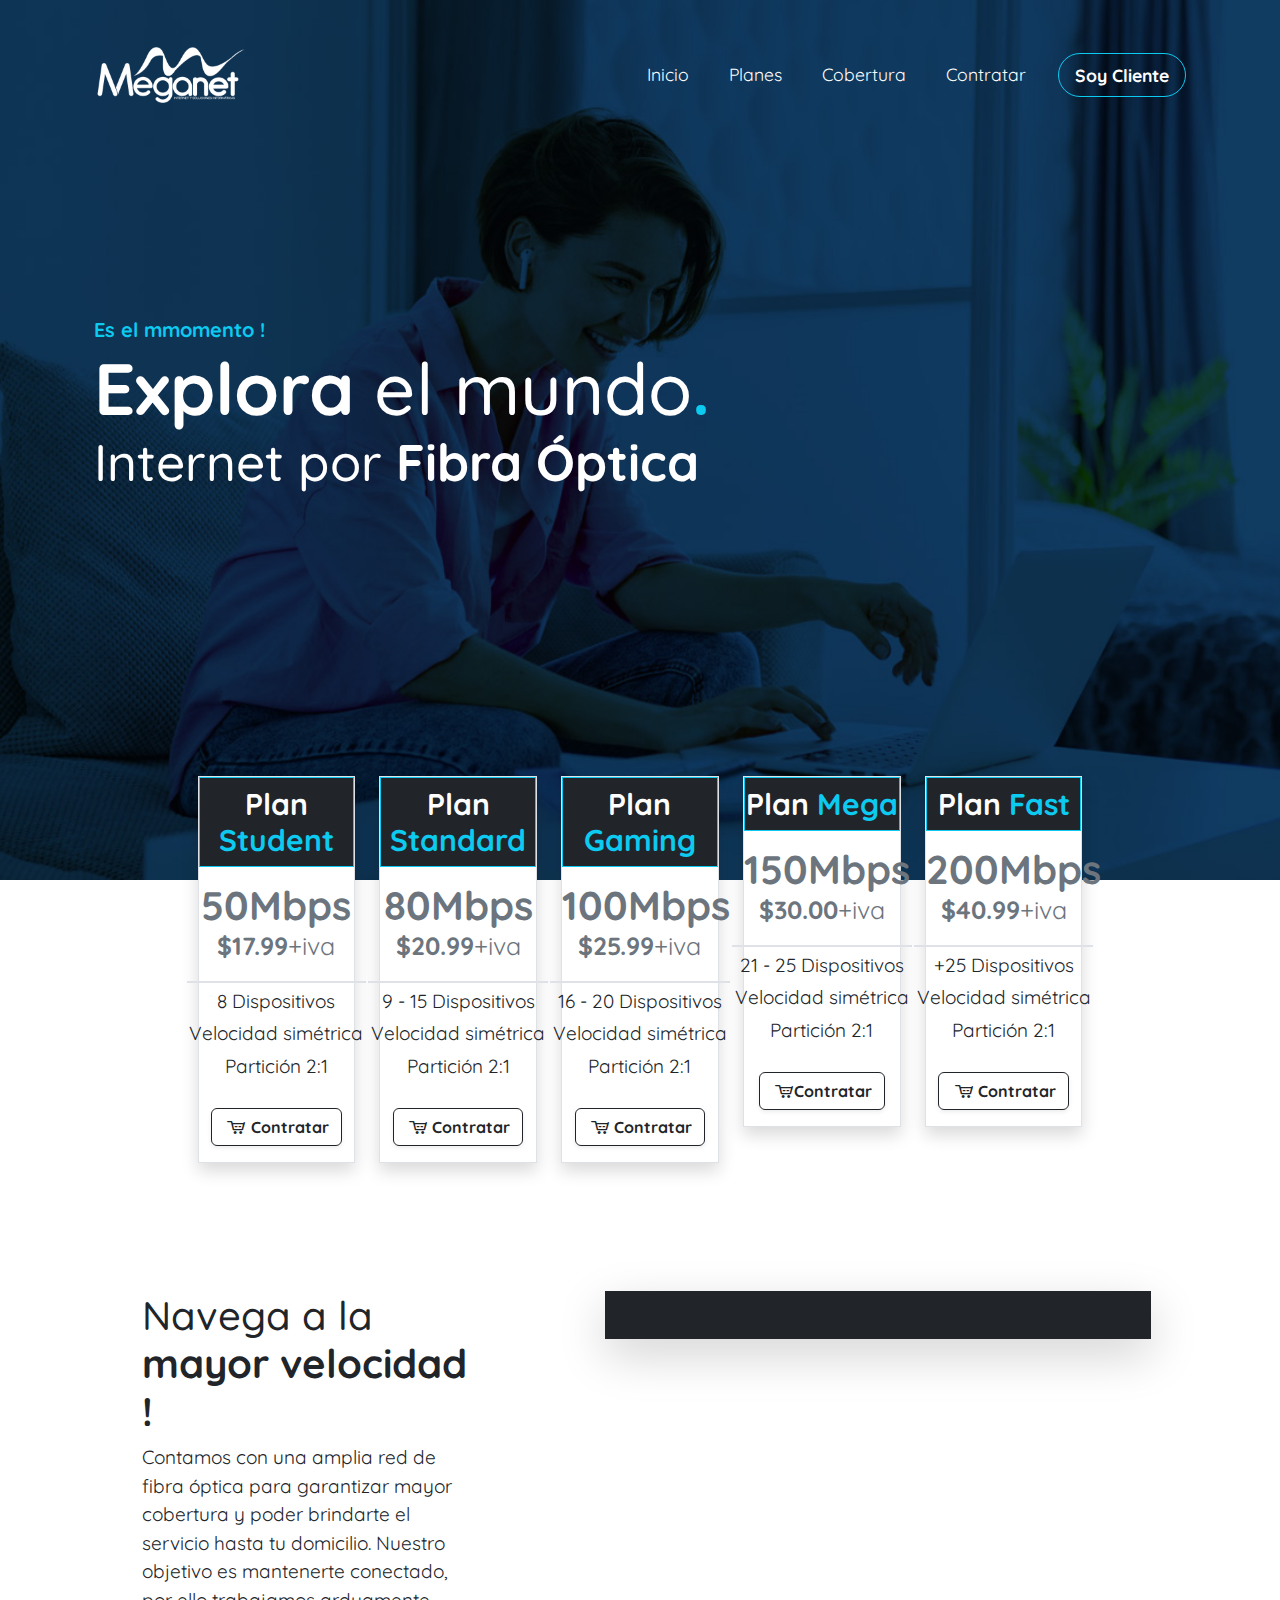
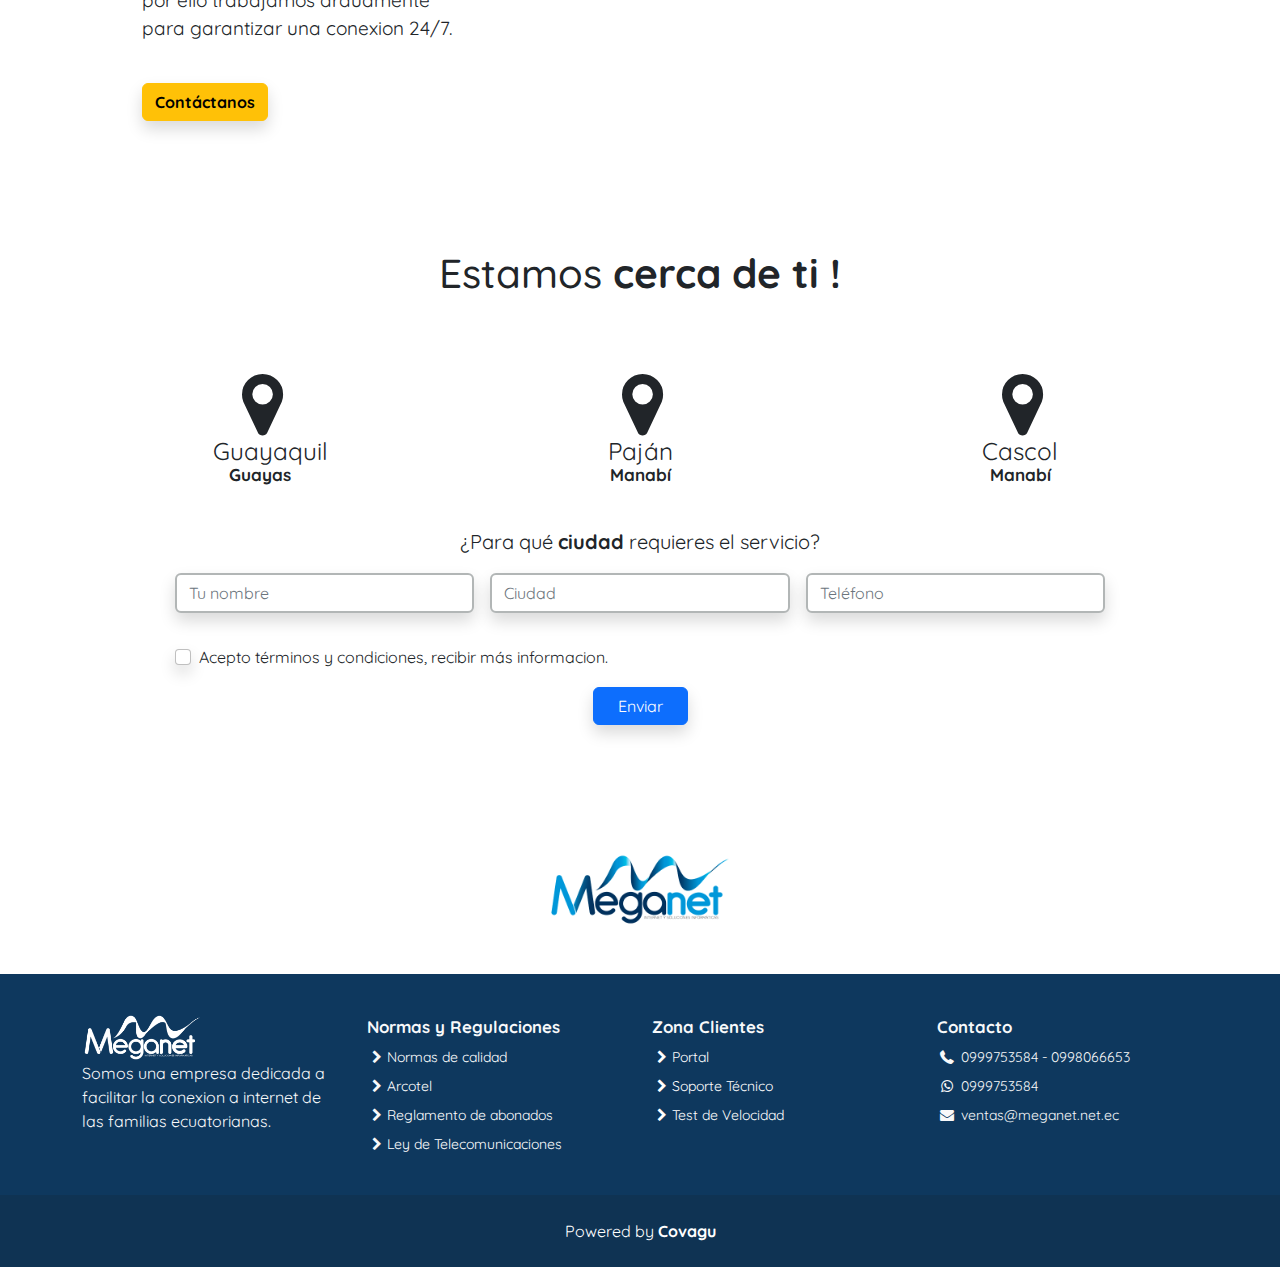
==== index.html @ 0c4d2918 "primer commit weebsite" ====
<html lang="es">
<head>
    <style>
        @import url('https://fonts.googleapis.com/css2?family=Quicksand:wght@300;400;500;600;700&display=swap');
    </style>

<!--Analytics-->

<!--Fin Analytics-->

<meta charset="UTF-8">
<meta http-equiv="X-UA-Compatible" content="IE=edge">
<meta name="viewport" content="width=device-width, initial-scale=1.0, user-scalable=no, maximun-scalable=1.0, maximun-scalable=1.0">
<title>Meganet | Internet por Fibra Óptica</title>
<link rel="icon" href="img/logo/logo-meganet.png" type="image/x-icon" />

<!--CSS-->
<link rel="stylesheet" href="css/styles.css">
<link rel="stylesheet" href="css/bootstrap.css">
<link rel="stylesheet" href="css/animate.css">
<link rel="stylesheet" href="css/fontello.css">
<!-- Js WoW-->
<script src="js/wow.min.js"></script>
<script> new WOW().init();</script>
</head>

<body style="font-family: 'Quicksand', sans-serif;"><!--Inicio proyecto-->

<div class="container-fluid px-0 w-100 bg-header mx-auto " style="height: 880px;" id="home">
  <div class="container-fluid pt-4 pt-md-3 pt-lg-4 bg-transparent  position-absolute" style="z-index: 2;">
    <div class="container py-2 ">
      <nav class="navbar navbar-expand-lg bg-transparent" style="font-size: 1.1rem;">
        <div class="container-fluid ">
          <a class="navbar-brand" href="#"><img style="height: 60px;" src="img/logo/logo-meganet-blanco.png" alt=""></a>
          <button class="navbar-toggler" type="button" data-bs-toggle="collapse" data-bs-target="#navbarSupportedContent" aria-controls="navbarSupportedContent" aria-expanded="false" aria-label="Toggle navigation">
            <span class="navbar-toggler-icon"></span>
          </button>
          <div class="collapse navbar-collapse"  id="navbarSupportedContent">
            <ul class="navbar-nav ms-auto mb-2 mb-lg-0 ">
              <li class="nav-item me-4">
                <a class="nav-link active text-white" aria-current="page" href="index.html">Inicio</a>
              </li>
              <li class="nav-item me-4">
                <a class="nav-link text-white" href="#planes_meganet">Planes</a>
              </li>
              <li class="nav-item me-4">
                <a class="nav-link text-white" href="#cobertura_meganet">Cobertura</a>
              </li>
              <li class="nav-item me-4">
                <a class="nav-link text-white" href="contratar-meganet.html">Contratar</a>
              </li>
              <li class="nav-item">
                <a class="nav-link text-white btn border border-info px-3 rounded-pill fw-bold" href="http://portal.meganet.net.ec/cliente/login" target="_blank">Soy Cliente</a>
              </li>
            </ul>
          </div>
        </div>
      </nav>
    </div>
  </div>
  <div class="container-fluid w-100 position-absolute mt-n6" style="height: 880px; z-index: 0;">
    <div class="container h-100 w-100">
      <div class="container h-100 btn-group-vertical">
        <p class="fw-bold text-info" style="font-size: 20px">Es el mmomento !</p>
        <h1 style="font-size: 8.05vh;" class="text-white mt-n4"><b>Explora</b> el mundo<b class="text-info">.</b></h1>
        <h3 style="font-size: 5.7vh;" class="text-white mt-n2">Internet por <b class="">Fibra Óptica</b></h1>
      </div>
    </div>
  </div>
</div>

<div class="col-10 mx-auto  mt-n11" id="planes_meganet">
  <div class="row justify-content-center">
    <div class="col-10 col-md-5 col-lg-2 my-3 zoom-1"> 
      <a href="" style="text-decoration: none;">
      <div class="col-12 bg-white border shadow">
        <div class="row px-0">
          <div class="col-12 px-0">
            <h1 class="text-center text-white fw-bold py-2 bg-dark border border-info" style="font-size: 30px;">Plan <b class="text-info fw-bolder">Student</b></h1>
          </div>
          <div class="col-12 px-0">
            <p class="text-muted text-center fw-bold" style="font-size: 40px"><b style="font-size: 40px">50</b>Mbps</p>
            <p class="text-muted text-center mt-n5" style="font-size: 25px"><b >$17.99</b>+iva</p>
          </div>
          <div class="col-12 px-0 mb-3 border-top border-2 text-center">
            <li class="text-center list-unstyled text-dark my-1" style="font-size: 19px">8 Dispositivos</li>
            <li class="text-center list-unstyled text-dark my-1" style="font-size: 19px">Velocidad simétrica</li>
            <li class="text-center list-unstyled text-dark my-1" style="font-size: 19px">Partición 2:1</li>
            <a href="contratar-meganet.html" class="icon-cart list-unstyled text-center mt-4 btn btn-outline-dark shadow-sm fw-bold"> Contratar</a>
          </div>
        </div>
      </div>
    </a>
    </div>

    <div class="col-10 col-md-5 col-lg-2 my-3 zoom-1"> 
      <a href="" style="text-decoration: none;">
      <div class="col-12 bg-white border shadow">
        <div class="row px-0">
          <div class="col-12 px-0">
            <h1 class="text-center text-white fw-bold py-2 bg-dark border border-info" style="font-size: 30px;">Plan <b class="text-info fw-bolder">Standard</b></h1>
          </div>
          <div class="col-12 px-0">
            <p class="text-muted text-center fw-bold" style="font-size: 40px"><b style="font-size: 40px">80</b>Mbps</p>
            <p class="text-muted text-center mt-n5" style="font-size: 25px"><b >$20.99</b>+iva</p>
          </div>
          <div class="col-12 px-0 mb-3 border-top border-2 text-center">
            <li class="text-center list-unstyled text-dark my-1" style="font-size: 19px">9 - 15 Dispositivos</li>
            <li class="text-center list-unstyled text-dark my-1" style="font-size: 19px">Velocidad simétrica</li>
            <li class="text-center list-unstyled text-dark my-1" style="font-size: 19px">Partición 2:1</li>
            <a href="contratar-meganet.html" class="icon-cart list-unstyled text-center mt-4 btn btn-outline-dark shadow-sm fw-bold"> Contratar</a>
          </div>
        </div>
      </div>
    </a>
    </div>

    <div class="col-10 col-md-5 col-lg-2 my-3 zoom-1"> 
      <a href="" style="text-decoration: none;">
      <div class="col-12 bg-white border shadow">
        <div class="row px-0">
          <div class="col-12 px-0">
            <h1 class="text-center text-white fw-bold py-2 bg-dark border border-info" style="font-size: 30px;">Plan <b class="text-info fw-bolder">Gaming</b></h1>
          </div>
          <div class="col-12 px-0">
            <p class="text-muted text-center fw-bold" style="font-size: 40px"><b style="font-size: 40px">100</b>Mbps</p>
            <p class="text-muted text-center mt-n5" style="font-size: 25px"><b >$25.99</b>+iva</p>
          </div>
          <div class="col-12 px-0 mb-3 border-top border-2 text-center">
            <li class="text-center list-unstyled text-dark my-1" style="font-size: 19px">16 - 20 Dispositivos</li>
            <li class="text-center list-unstyled text-dark my-1" style="font-size: 19px">Velocidad simétrica</li>
            <li class="text-center list-unstyled text-dark my-1" style="font-size: 19px">Partición 2:1</li>
            <a href="contratar-meganet.html" class="icon-cart list-unstyled text-center mt-4 btn btn-outline-dark shadow-sm fw-bold"> Contratar</a>
          </div>
        </div>
      </div>
    </a>
    </div>

    <div class="col-10 col-md-5 col-lg-2 my-3 zoom-1"> 
      <a href=""  style="text-decoration: none;">
      <div class="col-12 bg-white  border shadow text-center">
        <div class="row">
          <div class="col-12 px-0">
            <h1 class="text-center text-white fw-bold py-2 bg-dark border border-info" style="font-size: 30px;">Plan <b class="text-info fw-bolder">Mega</b></h1>
          </div>
          <div class="col-12 px-0">
            <p class="text-muted text-center fw-bold" style="font-size: 40px"><b style="font-size: 40px">150</b>Mbps</p>
            <p class="text-muted text-center mt-n5" style="font-size: 25px"><b >$30.00</b>+iva</p>
          </div>
          <div class="col-12 px-0 mb-3 border-top border-2 text-center">
            <li class="text-center list-unstyled text-dark my-1" style="font-size: 19px">21 - 25 Dispositivos</li>
            <li class="text-center list-unstyled text-dark my-1" style="font-size: 19px">Velocidad simétrica</li>
            <li class="text-center list-unstyled text-dark my-1" style="font-size: 19px">Partición 2:1</li>
            <a href="contratar-meganet.html" class="icon-cart list-unstyled text-center mt-4 btn btn-outline-dark shadow-sm fw-bold col-auto mx-a">Contratar</a>
          </div>
        </div>
      </div>
    </a>
    </div>

    <div class="col-10 col-md-5 col-lg-2 my-3 zoom-1"> 
      <a href="" style="text-decoration: none;">
      <div class="col-12 bg-white border shadow">
        <div class="row px-0">
          <div class="col-12 px-0">
            <h1 class="text-center text-white fw-bold py-2 bg-dark border border-info" style="font-size: 30px;">Plan <b class="text-info fw-bolder">Fast</b></h1>
          </div>
          <div class="col-12 px-0">
            <p class="text-muted text-center fw-bold" style="font-size: 40px"><b style="font-size: 40px">200</b>Mbps</p>
            <p class="text-muted text-center mt-n5" style="font-size: 25px"><b >$40.99</b>+iva</p>
          </div>
          <div class="col-12 d-n px-0 mb-3 border-top border-2 text-center">
            <li class="text-center list-unstyled text-dark my-1" style="font-size: 19px">+25 Dispositivos</li>
            <li class="text-center list-unstyled text-dark my-1" style="font-size: 19px">Velocidad simétrica</li>
            <li class="text-center list-unstyled text-dark my-1" style="font-size: 19px">Partición 2:1</li>
            <a href="contratar-meganet.html" class="icon-cart list-unstyled text-center mt-4 btn btn-outline-dark shadow-sm fw-bold"> Contratar</a>
          </div>
        </div>
      </div>
    </a>
    </div>

  </div>
</div>


<div class="container py-5 my-5">
  <div class="row justify-content-around">
    <div class="col-10 mx-auto col-md-9 col-lg-4 btn-group-vertical my-3">
      <div class="container">
        <h1>Navega a la <b>mayor velocidad !</b></h1>
        <p style="font-size: 19px">Contamos con una amplia red de fibra óptica para garantizar mayor cobertura y poder brindarte el servicio hasta tu domicilio.
          Nuestro objetivo es mantenerte conectado, por ello trabajamos arduamente para garantizar una conexion 24/7.
        </p>
        <a href="" style="text-decoration: none" class="btn btn-warning shadow fw-bold mt-4">Contáctanos</a>
      </div>
    </div>
    <div class="col-10 mx-auto col-md-9 col-lg-6 my-3">
      <div class="container bg-dark shadow-lg">
        <img src="img/internet por fibra optica meganet-rapido-veloz-mejor internet.jpg" class="img-fluid mt-5 ms-4 shadow-lg" alt="">
      </div>
    </div>
  </div>
</div>

<div class="container-fluid py-3 mt-5" id="cobertura_meganet">
  <div class="container">
    <h1 class="text-center" style="font-size: 4.5vh;">Estamos <b>cerca de ti !</b></h1>
    <div class="row mt-5 pt-4">
      <div class="col-4 text-center px-0" >
        <div class="col-12 col-lg-3 mx-auto efx-zoom-1 text-center" style="cursor: pointer;">
          <p href="" class="icon-location text-dark icono" style="font-size: 8vh; text-decoration: none;"></p>
          <p  class="mt-n5" style="font-size: 2.7vh;" >Guayaquil</p>
          <p style="font-size: 1.9vh;" class="fw-bold mt-n5">Guayas</p>
        </div>
      </div>
      <div class="col-4 text-center px-0" >
        <div class="col-12 col-lg-3 mx-auto efx-zoom-1 text-center" style="cursor: pointer;">
          <p href="" class="icon-location text-dark icono" style="font-size: 8vh; text-decoration: none;"></p>
          <p  class="mt-n5" style="font-size: 2.7vh;" >Paján</p>
          <p style="font-size: 1.9vh;" class="fw-bold mt-n5">Manabí</p>
        </div>
      </div>
      <div class="col-4 text-center px-0" >
        <div class="col-12 col-lg-3 mx-auto efx-zoom-1 text-center" style="cursor: pointer;">
          <p href="" class="icon-location text-dark icono" style="font-size: 8vh; text-decoration: none;"></p>
          <p  class="mt-n5" style="font-size: 2.7vh;" >Cascol</p>
          <p style="font-size: 1.9vh;" class="fw-bold mt-n5">Manabí</p>
        </div>
      </div>
    </div>
  </div>

  <div class="container mt-4">
    <p class="text-center" style="font-size: 20px;">¿Para qué <b>ciudad</b> requieres el servicio?</p>
    <div class="col-10 mx-auto">
      <form class="row g-3 needs-validation" novalidate>
        <div class="col-md-4">
          <input type="text" class="form-control shadow border-3" placeholder="Tu nombre" id="validationCustom01" id="nombre_suscripcion" required>
          <div class="valid-feedback">   </div>
        </div>
        <div class="col-md-4">
          <input type="text" class="form-control shadow" placeholder="Ciudad" id="validationCustom02" id="ciudad_suscripcion" required>
          <div class="valid-feedback">   </div>
        </div>
        <div class="col-md-4">
          <input type="number" style="appearance: none;" class="form-control shadow" placeholder="Teléfono" id="validationCustom02" id="telefono_suscripcion" required>
          <div class="valid-feedback">   </div>
        </div>
  
        <div class="col-12 pt-3">
          <div class="form-check">
            <input class="form-check-input shadow" type="checkbox" value="" id="invalidCheck" required>
            <label class="form-check-label" for="invalidCheck">
              Acepto términos y condiciones, recibir más informacion.
            </label>
            <div class="invalid-feedback">  </div>
          </div>
        </div>
        <div class="col-12 text-center">
          <button class="btn btn-primary px-4 shadow" type="submit">Enviar</button>
        </div>
      </form>
    </div>
  </div>

</div>


<div class="container pt-5 mt-5">
  <div class="col-6 col-md-4 col-lg-2 mx-auto">
    <img src="img/logo/logo-meganet.png" class="img-fluid" alt="">
  </div>
</div>

<!--Footer-->
<div class="container-fluid pt-3 mt-5" style="background: #0e385e" id="contacto_meganet">
	<div class="container  py-4">
		<div class="row mt-auto mt-5 justify-content-between">
			<div class="col-md-12 col-lg-3">
				<img class="img-fluidr" style="max-width: 120px" src="img/logo/logo-meganet-blanco.png" alt="">
				<p class="text-light" style="font-size: 16px">Somos una empresa dedicada a facilitar la conexion a internet de las familias ecuatorianas.</p>
			</div>
			
			<div class="col-md-6 col-lg-3 text-light ">
				<ul class="list-unstyled" style="font-size: 14px">
					<p class="text-light mb-2 " style="font-size: 1.2em; font-weight:400"><b>Normas y Regulaciones</b></p>
					<li class="my-2" style="cursor: pointer" href=""><span class="icon-right-open"></span><a href="https://www.arcotel.gob.ec/wp-content/uploads/2018/08/Parametros-de-Calidad.pdf" target="_blank" class="text-white" style="text-decoration: none">Normas de calidad</a></li>
					<li class="my-2" style="cursor: pointer"><span class="icon-right-open"></span><a href="https://www.arcotel.gob.ec/" target="_blank" class="text-white" style="text-decoration: none">Arcotel</a></li>
					<li class="my-2" style="cursor: pointer"><span class="icon-right-open"></span><a href="https://www.arcotel.gob.ec/wp-content/uploads/2017/03/067_Reglamento-abonados-servicios-telecomunicaciones-sva.pdf" target="_blank" class="text-white" style="text-decoration: none">Reglamento de abonados</a></li>
					<li class="my-2" style="cursor: pointer"><span class="icon-right-open"></span><a href="https://www.telecomunicaciones.gob.ec/wp-content/uploads/downloads/2016/05/Ley-Org%C3%A1nica-de-Telecomunicaciones.pdf" target="_blank" class="text-white" style="text-decoration: none">Ley de Telecomunicaciones</a></li>
				</ul>
			</div>
			
			<div class="col-md-6 col-lg-3">
				<ul class="list-unstyled text-light " style="font-size: 14px">
					<p class="text-light mb-2 " style="font-size: 1.2em; font-weight:400"><b>Zona Clientes</b></p>
					<li class="my-2" style="cursor: pointer"><a href="http://portal.meganet.net.ec/cliente/login" target="_blank" class="text-white" style="text-decoration: none"><span class="icon-right-open"></span>Portal</a></li>
					<li class="my-2" style="cursor: pointer"><a href="https://api.whatsapp.com/send?phone=593999753584&amp;text=Necesito%20ayuda%20con%20mi%20servicio%20" class="text-white" style="text-decoration: none" target="_blank"><span class="icon-right-open"></span>Soporte Técnico</a></li>
					<li class="my-2" style="cursor: pointer"><a href="https://www.speedtest.net/es" class="text-white" style="text-decoration: none" target="_blank"><span class="icon-right-open"></span>Test de Velocidad</a></li>
				</ul>
			</div>

      <div class="col-md-6 col-lg-3 text-light ">
				<ul class="list-unstyled" style="font-size: 14px">
					<p class="text-light mb-2 " style="font-size: 1.2em; font-weight:400"><b>Contacto</b></p>
					<li class="my-2" style="cursor: pointer"><span class="icon-phone-1 me-1"></span>0999753584 - 0998066653</li>
					<li class="my-2" style="cursor: pointer"><span class="icon-whatsapp me-1"></span>0999753584</li>
					<li class="my-2" style="cursor: pointer"><span class="icon-mail-alt me-1"></span>ventas@meganet.net.ec</li>
				</ul>
			</div>
			

		</div>
	</div>
		
</div>
<div class="container-fluid py-4" style="background: #0f3353">
	<div class="container text-center text-white">
    <div class="col-12">Powered by <a href="https://www.covagu.com" style="text-decoration: none" target="_blank"><span class="text-white"><b>Covagu</b></span></a></div>
	</div>	

</div>
<!--Fin Footer-->


<!--Fin proyecto-->
<!--Js-->
<script src="js/bootstrap.bundle.js"></script>
<script src="js/wow.min.js"></script>

<script>
  // Example starter JavaScript for disabling form submissions if there are invalid fields
(() => {
  'use strict'

  // Fetch all the forms we want to apply custom Bootstrap validation styles to
  const forms = document.querySelectorAll('.needs-validation')

  // Loop over them and prevent submission
  Array.from(forms).forEach(form => {
    form.addEventListener('submit', event => {
      if (!form.checkValidity()) {
        event.preventDefault()
        event.stopPropagation()
      }

      form.classList.add('was-validated')
    }, false)
  })
})()
</script>

</body>
</html>
---- css/styles.css ----
/* Styles

/* Background */ 
.ui.toast-container .toast-box {
    z-index:999999;
}
.bg-header{
    background: url(../img/internet-por-fibra-optica-meganet-rapido-veloz-mejor-internet5.jpg);
    background-repeat: no-repeat;
    background-size: cover;
    background-position:center;
}

.bg-header2{
    background: url(../img/internet-por-fibra-optica-meganet-rapido-veloz-mejor-internet3.jpg);
    background-repeat: no-repeat;
    background-size: cover;
    background-position:center;
}

input[type=number]::-webkit-inner-spin-button, 
input[type=number]::-webkit-outer-spin-button { 
  appearance: none; 
  margin: 0; 
}

/* Text Efx */ 


.text-green{
    color: #ade61d;
}

.efx-zoom-1 .icono{
    transition: all 0.3s;
}



.efx-zoom-1:hover .icono {
    transform:scale(1.2) translateY(-10px);
}

.zoom-1{
    transition: all 0.5s;
}



.zoom-1:hover{
    transform:scale(1.05) ;
}
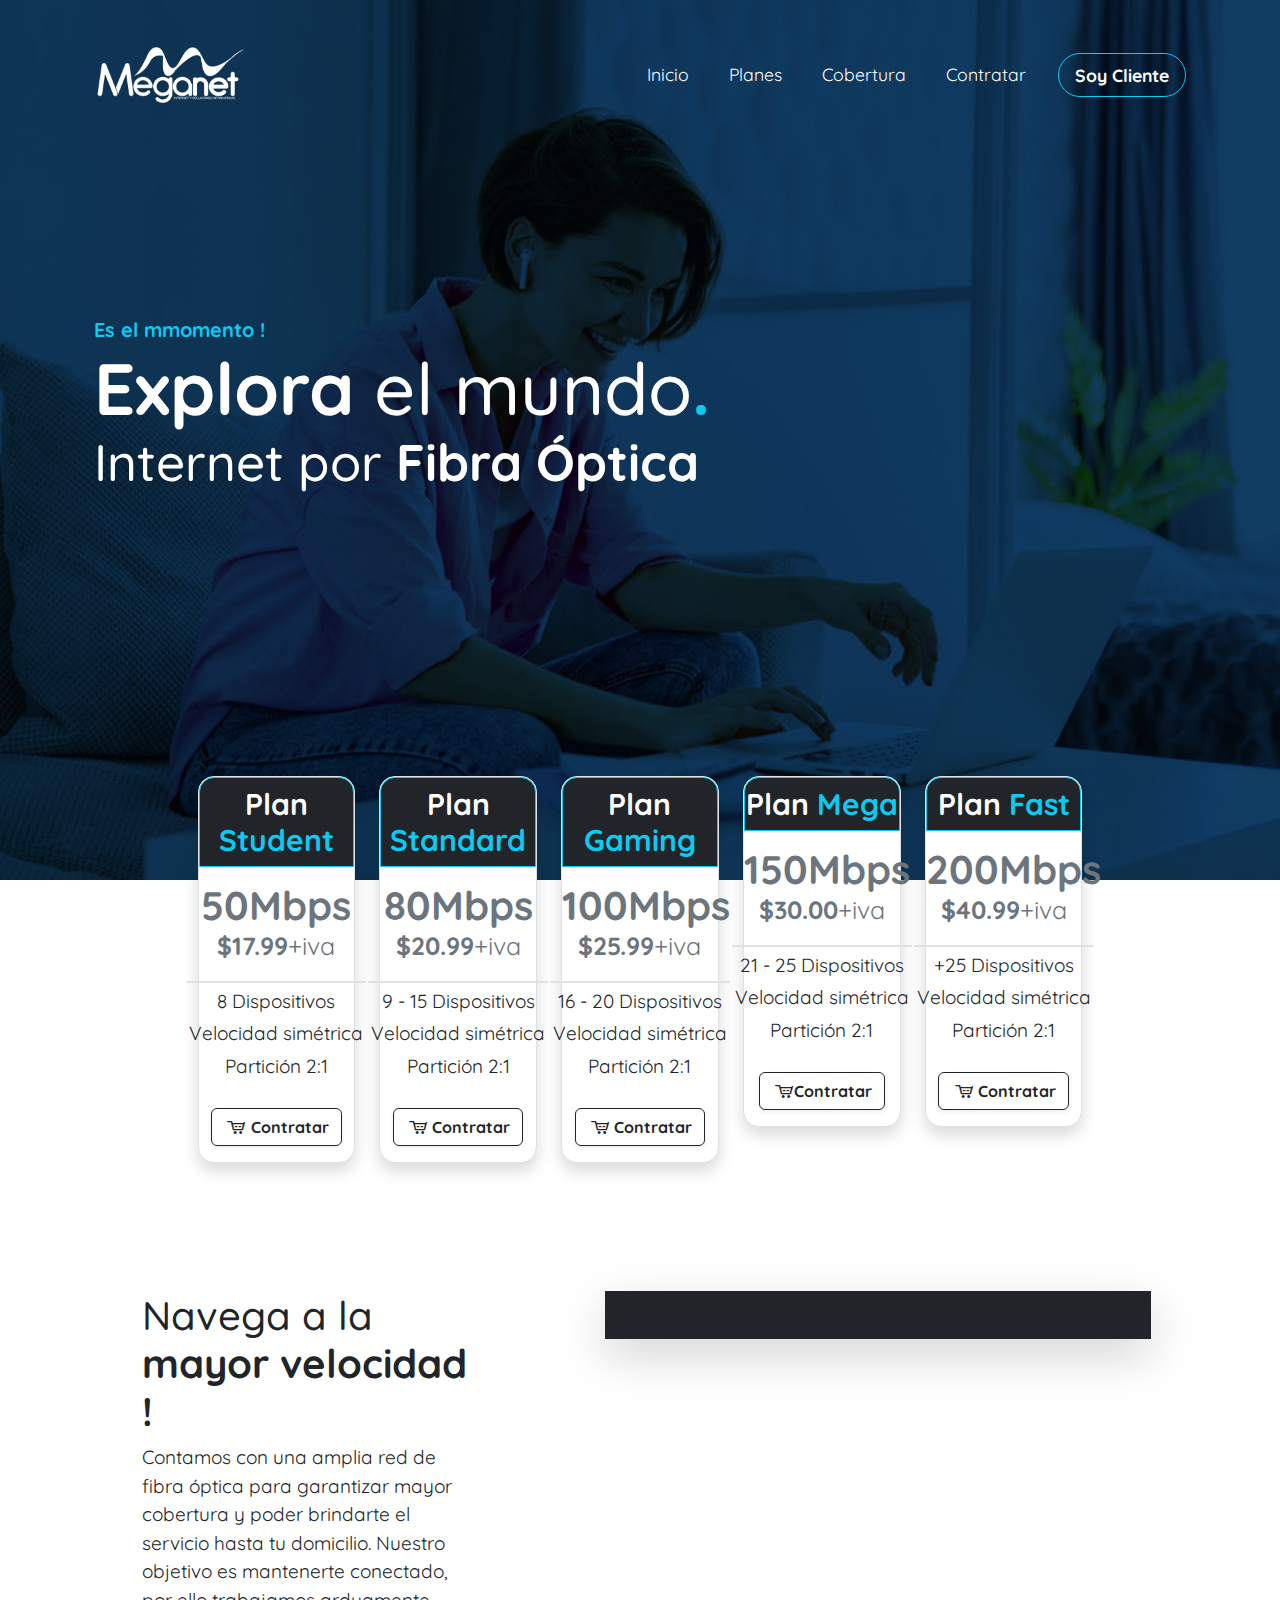
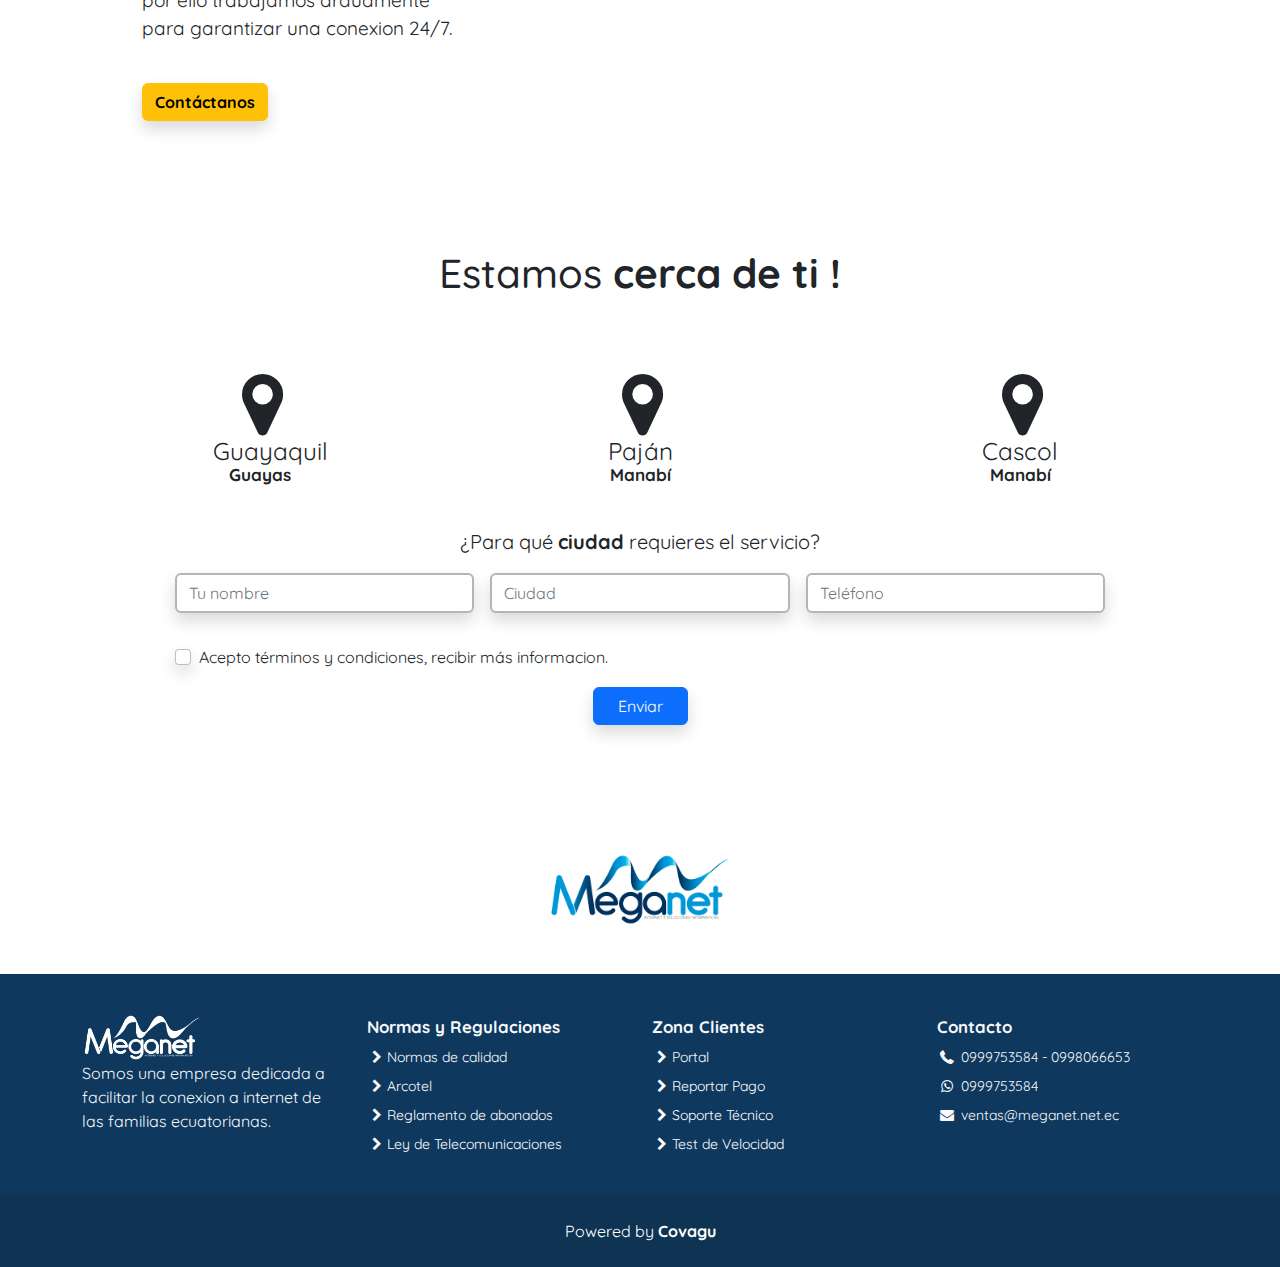
==== commit 2f929c36: "con todo los cambios" ====
--- a/index.html
+++ b/index.html
@@ -73,10 +73,10 @@
   <div class="row justify-content-center">
     <div class="col-10 col-md-5 col-lg-2 my-3 zoom-1"> 
       <a href="" style="text-decoration: none;">
-      <div class="col-12 bg-white border shadow">
-        <div class="row px-0">
-          <div class="col-12 px-0">
-            <h1 class="text-center text-white fw-bold py-2 bg-dark border border-info" style="font-size: 30px;">Plan <b class="text-info fw-bolder">Student</b></h1>
+      <div class="col-12 bg-white border shadow rounded-4">
+        <div class="row px-0 rounded-4">
+          <div class="col-12">
+            <h1 class="text-center text-white fw-bold py-2 bg-dark border border-info" style="font-size: 30px; border-radius: 15px 15px 0 0">Plan <b class="text-info fw-bolder">Student</b></h1>
           </div>
           <div class="col-12 px-0">
             <p class="text-muted text-center fw-bold" style="font-size: 40px"><b style="font-size: 40px">50</b>Mbps</p>
@@ -95,10 +95,10 @@
 
     <div class="col-10 col-md-5 col-lg-2 my-3 zoom-1"> 
       <a href="" style="text-decoration: none;">
-      <div class="col-12 bg-white border shadow">
+      <div class="col-12 bg-white border shadow rounded-4">
         <div class="row px-0">
           <div class="col-12 px-0">
-            <h1 class="text-center text-white fw-bold py-2 bg-dark border border-info" style="font-size: 30px;">Plan <b class="text-info fw-bolder">Standard</b></h1>
+            <h1 class="text-center text-white fw-bold py-2 bg-dark border border-info" style="font-size: 30px; border-radius: 15px 15px 0 0">Plan <b class="text-info fw-bolder">Standard</b></h1>
           </div>
           <div class="col-12 px-0">
             <p class="text-muted text-center fw-bold" style="font-size: 40px"><b style="font-size: 40px">80</b>Mbps</p>
@@ -117,10 +117,10 @@
 
     <div class="col-10 col-md-5 col-lg-2 my-3 zoom-1"> 
       <a href="" style="text-decoration: none;">
-      <div class="col-12 bg-white border shadow">
+      <div class="col-12 bg-white border shadow rounded-4">
         <div class="row px-0">
           <div class="col-12 px-0">
-            <h1 class="text-center text-white fw-bold py-2 bg-dark border border-info" style="font-size: 30px;">Plan <b class="text-info fw-bolder">Gaming</b></h1>
+            <h1 class="text-center text-white fw-bold py-2 bg-dark border border-info" style="font-size: 30px; border-radius: 15px 15px 0 0">Plan <b class="text-info fw-bolder">Gaming</b></h1>
           </div>
           <div class="col-12 px-0">
             <p class="text-muted text-center fw-bold" style="font-size: 40px"><b style="font-size: 40px">100</b>Mbps</p>
@@ -139,10 +139,10 @@
 
     <div class="col-10 col-md-5 col-lg-2 my-3 zoom-1"> 
       <a href=""  style="text-decoration: none;">
-      <div class="col-12 bg-white  border shadow text-center">
+      <div class="col-12 bg-white  border shadow text-center rounded-4">
         <div class="row">
           <div class="col-12 px-0">
-            <h1 class="text-center text-white fw-bold py-2 bg-dark border border-info" style="font-size: 30px;">Plan <b class="text-info fw-bolder">Mega</b></h1>
+            <h1 class="text-center text-white fw-bold py-2 bg-dark border border-info" style="font-size: 30px; border-radius: 15px 15px 0 0">Plan <b class="text-info fw-bolder">Mega</b></h1>
           </div>
           <div class="col-12 px-0">
             <p class="text-muted text-center fw-bold" style="font-size: 40px"><b style="font-size: 40px">150</b>Mbps</p>
@@ -161,10 +161,10 @@
 
     <div class="col-10 col-md-5 col-lg-2 my-3 zoom-1"> 
       <a href="" style="text-decoration: none;">
-      <div class="col-12 bg-white border shadow">
+      <div class="col-12 bg-white border shadow rounded-4">
         <div class="row px-0">
           <div class="col-12 px-0">
-            <h1 class="text-center text-white fw-bold py-2 bg-dark border border-info" style="font-size: 30px;">Plan <b class="text-info fw-bolder">Fast</b></h1>
+            <h1 class="text-center text-white fw-bold py-2 bg-dark border border-info" style="font-size: 30px; border-radius: 15px 15px 0 0">Plan <b class="text-info fw-bolder">Fast</b></h1>
           </div>
           <div class="col-12 px-0">
             <p class="text-muted text-center fw-bold" style="font-size: 40px"><b style="font-size: 40px">200</b>Mbps</p>
@@ -297,6 +297,7 @@
 				<ul class="list-unstyled text-light " style="font-size: 14px">
 					<p class="text-light mb-2 " style="font-size: 1.2em; font-weight:400"><b>Zona Clientes</b></p>
 					<li class="my-2" style="cursor: pointer"><a href="http://portal.meganet.net.ec/cliente/login" target="_blank" class="text-white" style="text-decoration: none"><span class="icon-right-open"></span>Portal</a></li>
+					<li class="my-2" style="cursor: pointer"><a href="reportar-pago.html"class="text-white" style="text-decoration: none"><span class="icon-right-open"></span>Reportar Pago</a></li>
 					<li class="my-2" style="cursor: pointer"><a href="https://api.whatsapp.com/send?phone=593999753584&amp;text=Necesito%20ayuda%20con%20mi%20servicio%20" class="text-white" style="text-decoration: none" target="_blank"><span class="icon-right-open"></span>Soporte Técnico</a></li>
 					<li class="my-2" style="cursor: pointer"><a href="https://www.speedtest.net/es" class="text-white" style="text-decoration: none" target="_blank"><span class="icon-right-open"></span>Test de Velocidad</a></li>
 				</ul>
--- a/css/styles.css
+++ b/css/styles.css
@@ -3,6 +3,29 @@
 /* Background */ 
 .ui.toast-container .toast-box {
     z-index:999999;
+}
+.jnotification{
+    position: sticky;
+    top: 0;
+    right: 0;
+}
+.spinerconsulta{
+    position: sticky;
+    display: none;
+    width: 100%;
+    height: 100%;
+    z-index: 100;
+ 
+ 
+    top: '0';
+    left: '0';
+   
+
+    background-color: 'rgba(0,0,0,0.5)';
+    display: 'flex';
+    justify-content: center;
+    align-items: 'center';
+    
 }
 .bg-header{
     background: url(../img/internet-por-fibra-optica-meganet-rapido-veloz-mejor-internet5.jpg);
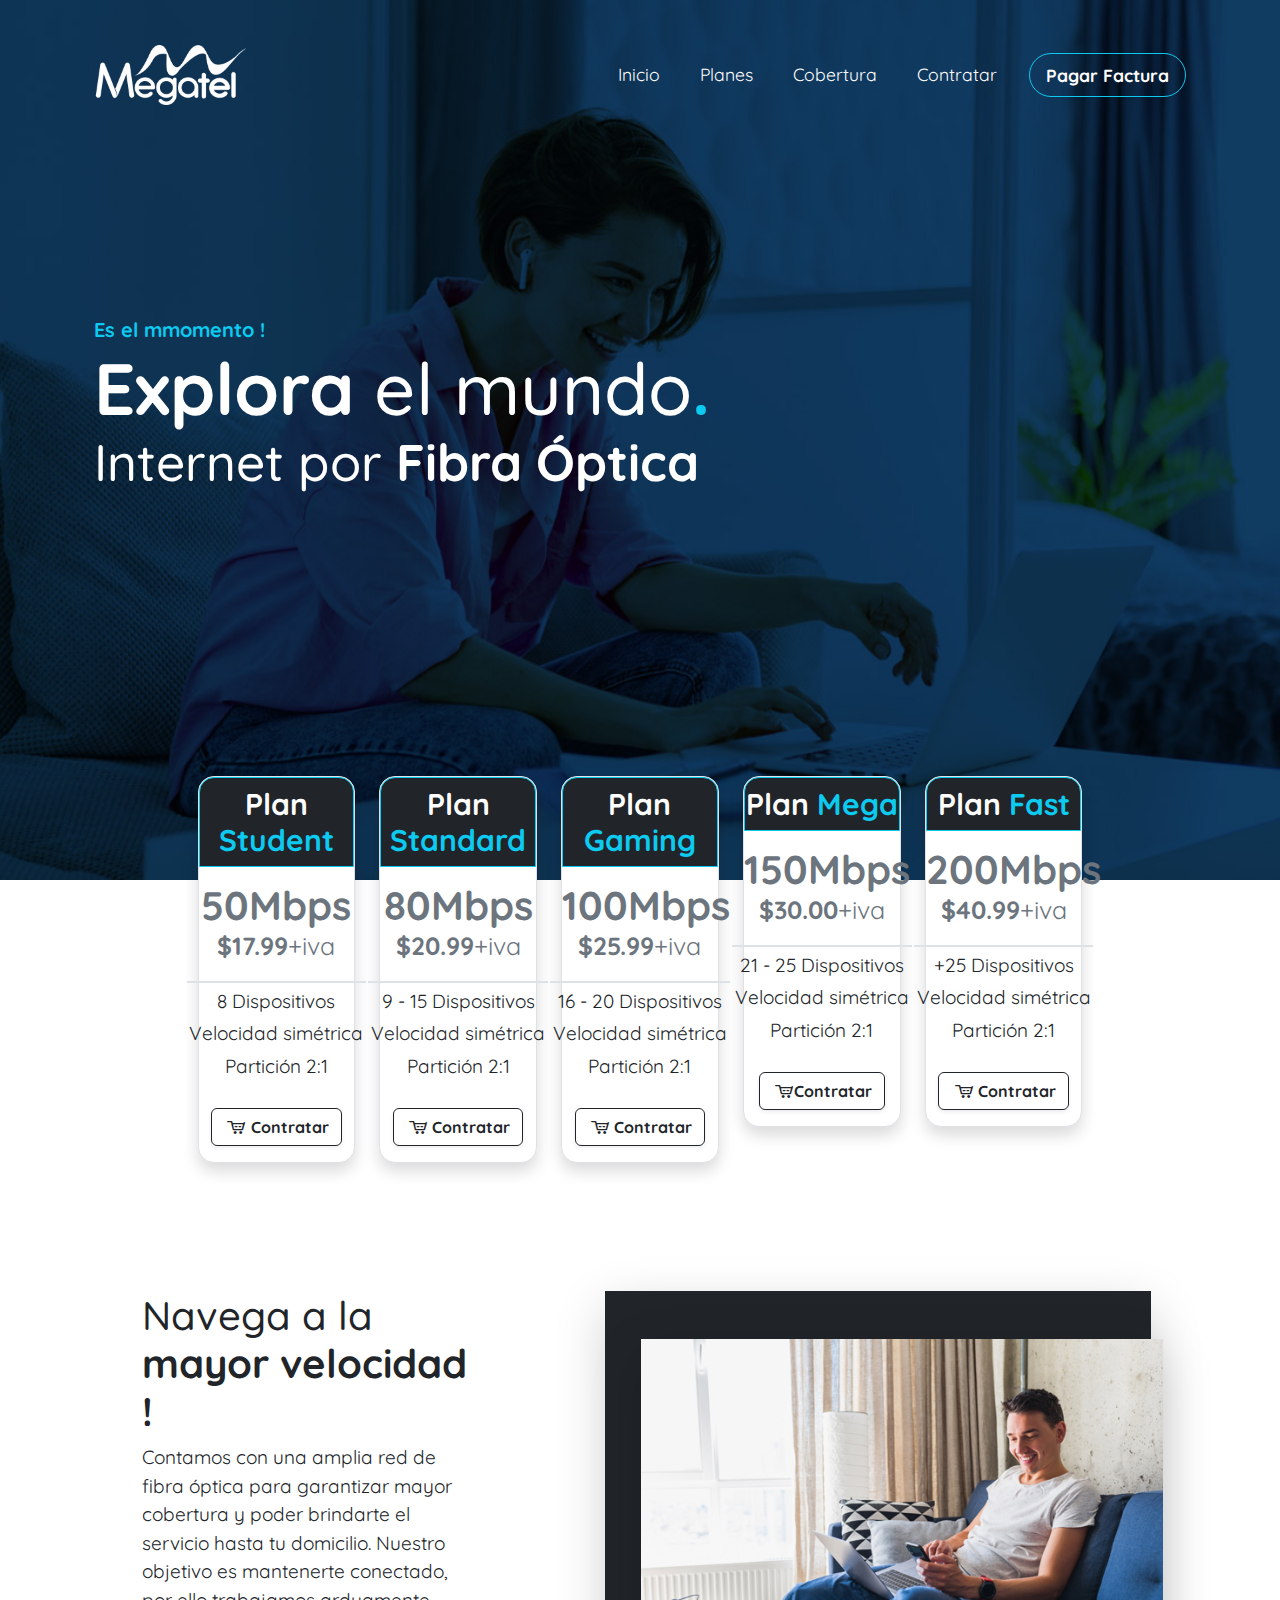
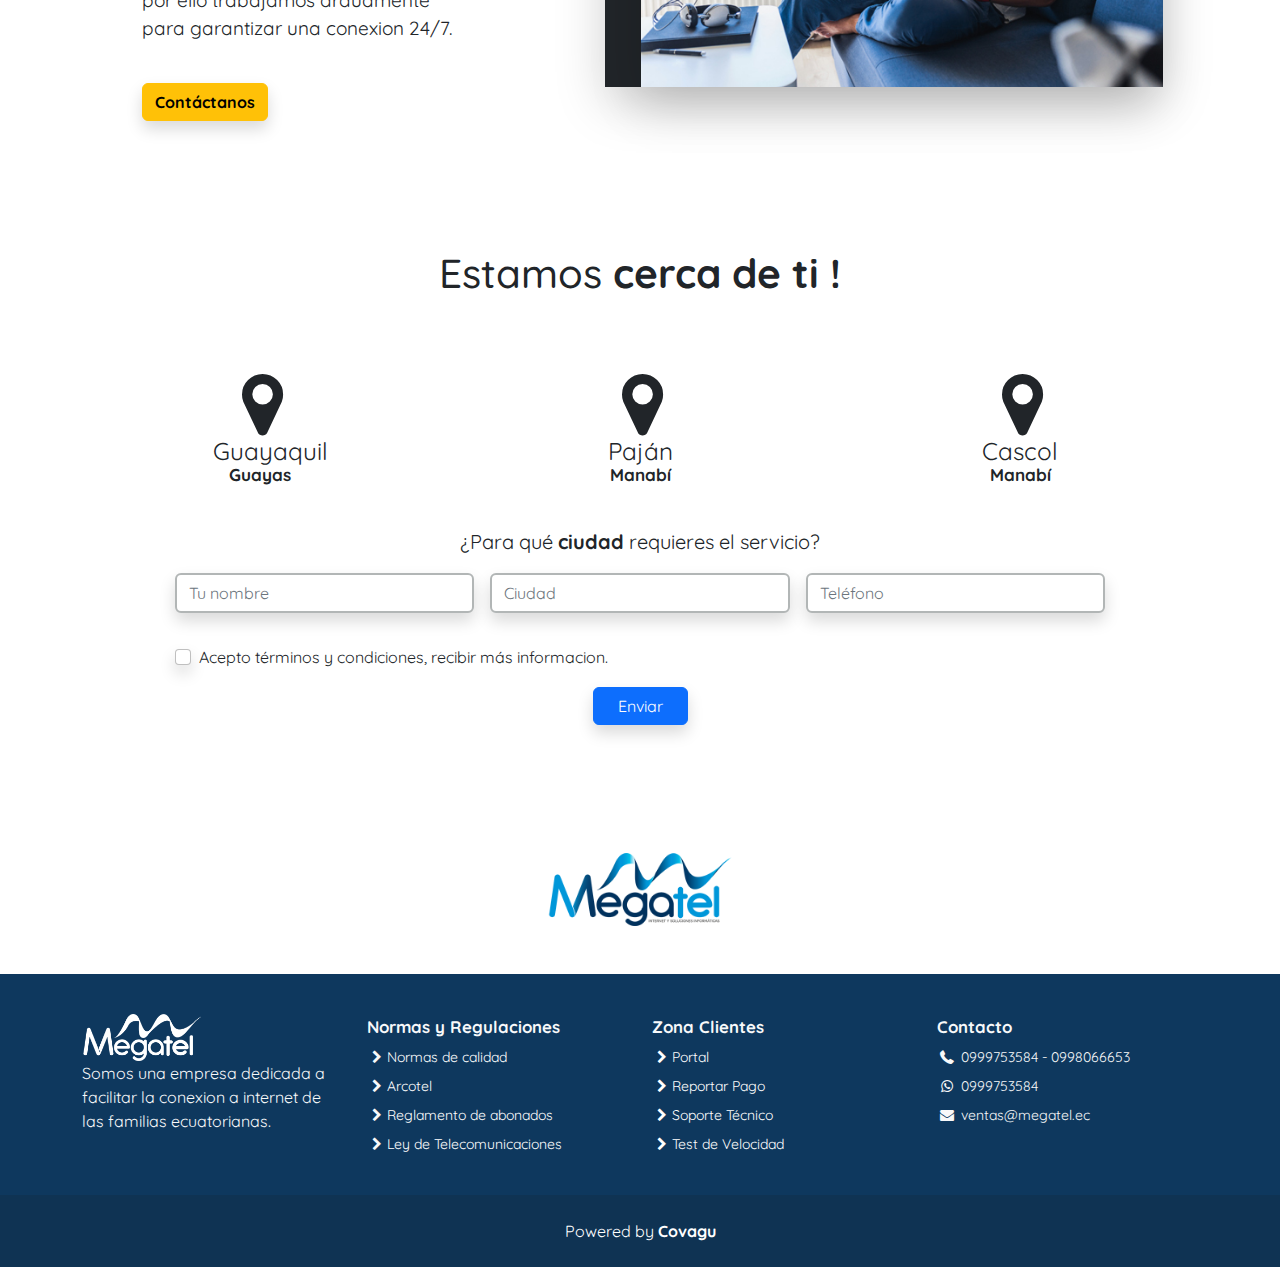
==== commit c58ca185: "agregando los nuevos parametros de ocr" ====
--- a/index.html
+++ b/index.html
@@ -11,8 +11,8 @@
 <meta charset="UTF-8">
 <meta http-equiv="X-UA-Compatible" content="IE=edge">
 <meta name="viewport" content="width=device-width, initial-scale=1.0, user-scalable=no, maximun-scalable=1.0, maximun-scalable=1.0">
-<title>Meganet | Internet por Fibra Óptica</title>
-<link rel="icon" href="img/logo/logo-meganet.png" type="image/x-icon" />
+<title>Megatel | Internet por Fibra Óptica</title>
+<link rel="icon" href="img/logo/logo-megatel.png" type="image/x-icon" />
 
 <!--CSS-->
 <link rel="stylesheet" href="css/styles.css">
@@ -31,7 +31,7 @@
     <div class="container py-2 ">
       <nav class="navbar navbar-expand-lg bg-transparent" style="font-size: 1.1rem;">
         <div class="container-fluid ">
-          <a class="navbar-brand" href="#"><img style="height: 60px;" src="img/logo/logo-meganet-blanco.png" alt=""></a>
+          <a class="navbar-brand" href="#"><img style="height: 60px;" src="img/logo/logo-megatel-blanco.png" alt=""></a>
           <button class="navbar-toggler" type="button" data-bs-toggle="collapse" data-bs-target="#navbarSupportedContent" aria-controls="navbarSupportedContent" aria-expanded="false" aria-label="Toggle navigation">
             <span class="navbar-toggler-icon"></span>
           </button>
@@ -41,16 +41,16 @@
                 <a class="nav-link active text-white" aria-current="page" href="index.html">Inicio</a>
               </li>
               <li class="nav-item me-4">
-                <a class="nav-link text-white" href="#planes_meganet">Planes</a>
+                <a class="nav-link text-white" href="#planes_megatel">Planes</a>
               </li>
               <li class="nav-item me-4">
-                <a class="nav-link text-white" href="#cobertura_meganet">Cobertura</a>
+                <a class="nav-link text-white" href="#cobertura_megatel">Cobertura</a>
               </li>
               <li class="nav-item me-4">
-                <a class="nav-link text-white" href="contratar-meganet.html">Contratar</a>
+                <a class="nav-link text-white" href="contratar-megatel.html">Contratar</a>
               </li>
               <li class="nav-item">
-                <a class="nav-link text-white btn border border-info px-3 rounded-pill fw-bold" href="http://portal.meganet.net.ec/cliente/login" target="_blank">Soy Cliente</a>
+                <a class="nav-link text-white btn border border-info px-3 rounded-pill fw-bold" href="reportar-pago.html" target="_blank">Pagar Factura</a>
               </li>
             </ul>
           </div>
@@ -69,7 +69,7 @@
   </div>
 </div>
 
-<div class="col-10 mx-auto  mt-n11" id="planes_meganet">
+<div class="col-10 mx-auto  mt-n11" id="planes_megatel">
   <div class="row justify-content-center">
     <div class="col-10 col-md-5 col-lg-2 my-3 zoom-1"> 
       <a href="" style="text-decoration: none;">
@@ -86,7 +86,7 @@
             <li class="text-center list-unstyled text-dark my-1" style="font-size: 19px">8 Dispositivos</li>
             <li class="text-center list-unstyled text-dark my-1" style="font-size: 19px">Velocidad simétrica</li>
             <li class="text-center list-unstyled text-dark my-1" style="font-size: 19px">Partición 2:1</li>
-            <a href="contratar-meganet.html" class="icon-cart list-unstyled text-center mt-4 btn btn-outline-dark shadow-sm fw-bold"> Contratar</a>
+            <a href="contratar-megatel.html" class="icon-cart list-unstyled text-center mt-4 btn btn-outline-dark shadow-sm fw-bold"> Contratar</a>
           </div>
         </div>
       </div>
@@ -108,7 +108,7 @@
             <li class="text-center list-unstyled text-dark my-1" style="font-size: 19px">9 - 15 Dispositivos</li>
             <li class="text-center list-unstyled text-dark my-1" style="font-size: 19px">Velocidad simétrica</li>
             <li class="text-center list-unstyled text-dark my-1" style="font-size: 19px">Partición 2:1</li>
-            <a href="contratar-meganet.html" class="icon-cart list-unstyled text-center mt-4 btn btn-outline-dark shadow-sm fw-bold"> Contratar</a>
+            <a href="contratar-megatel.html" class="icon-cart list-unstyled text-center mt-4 btn btn-outline-dark shadow-sm fw-bold"> Contratar</a>
           </div>
         </div>
       </div>
@@ -130,7 +130,7 @@
             <li class="text-center list-unstyled text-dark my-1" style="font-size: 19px">16 - 20 Dispositivos</li>
             <li class="text-center list-unstyled text-dark my-1" style="font-size: 19px">Velocidad simétrica</li>
             <li class="text-center list-unstyled text-dark my-1" style="font-size: 19px">Partición 2:1</li>
-            <a href="contratar-meganet.html" class="icon-cart list-unstyled text-center mt-4 btn btn-outline-dark shadow-sm fw-bold"> Contratar</a>
+            <a href="contratar-megatel.html" class="icon-cart list-unstyled text-center mt-4 btn btn-outline-dark shadow-sm fw-bold"> Contratar</a>
           </div>
         </div>
       </div>
@@ -152,7 +152,7 @@
             <li class="text-center list-unstyled text-dark my-1" style="font-size: 19px">21 - 25 Dispositivos</li>
             <li class="text-center list-unstyled text-dark my-1" style="font-size: 19px">Velocidad simétrica</li>
             <li class="text-center list-unstyled text-dark my-1" style="font-size: 19px">Partición 2:1</li>
-            <a href="contratar-meganet.html" class="icon-cart list-unstyled text-center mt-4 btn btn-outline-dark shadow-sm fw-bold col-auto mx-a">Contratar</a>
+            <a href="contratar-megatel.html" class="icon-cart list-unstyled text-center mt-4 btn btn-outline-dark shadow-sm fw-bold col-auto mx-a">Contratar</a>
           </div>
         </div>
       </div>
@@ -174,7 +174,7 @@
             <li class="text-center list-unstyled text-dark my-1" style="font-size: 19px">+25 Dispositivos</li>
             <li class="text-center list-unstyled text-dark my-1" style="font-size: 19px">Velocidad simétrica</li>
             <li class="text-center list-unstyled text-dark my-1" style="font-size: 19px">Partición 2:1</li>
-            <a href="contratar-meganet.html" class="icon-cart list-unstyled text-center mt-4 btn btn-outline-dark shadow-sm fw-bold"> Contratar</a>
+            <a href="contratar-megatel.html" class="icon-cart list-unstyled text-center mt-4 btn btn-outline-dark shadow-sm fw-bold"> Contratar</a>
           </div>
         </div>
       </div>
@@ -198,13 +198,13 @@
     </div>
     <div class="col-10 mx-auto col-md-9 col-lg-6 my-3">
       <div class="container bg-dark shadow-lg">
-        <img src="img/internet por fibra optica meganet-rapido-veloz-mejor internet.jpg" class="img-fluid mt-5 ms-4 shadow-lg" alt="">
-      </div>
-    </div>
-  </div>
-</div>
-
-<div class="container-fluid py-3 mt-5" id="cobertura_meganet">
+        <img src="img/navegar-por-internet-nunca-fue-tan-rapido-como-con-Megatel.jpg"  class="img-fluid mt-5 ms-4 shadow-lg" alt="">
+      </div>
+    </div>
+  </div>
+</div>
+
+<div class="container-fluid py-3 mt-5" id="cobertura_megatel">
   <div class="container">
     <h1 class="text-center" style="font-size: 4.5vh;">Estamos <b>cerca de ti !</b></h1>
     <div class="row mt-5 pt-4">
@@ -270,16 +270,16 @@
 
 <div class="container pt-5 mt-5">
   <div class="col-6 col-md-4 col-lg-2 mx-auto">
-    <img src="img/logo/logo-meganet.png" class="img-fluid" alt="">
+    <img src="img/logo/logo-megatel.png" class="img-fluid" alt="">
   </div>
 </div>
 
 <!--Footer-->
-<div class="container-fluid pt-3 mt-5" style="background: #0e385e" id="contacto_meganet">
+<div class="container-fluid pt-3 mt-5" style="background: #0e385e" id="contacto_megatel">
 	<div class="container  py-4">
 		<div class="row mt-auto mt-5 justify-content-between">
 			<div class="col-md-12 col-lg-3">
-				<img class="img-fluidr" style="max-width: 120px" src="img/logo/logo-meganet-blanco.png" alt="">
+				<img class="img-fluidr" style="max-width: 120px" src="img/logo/logo-megatel-blanco.png" alt="">
 				<p class="text-light" style="font-size: 16px">Somos una empresa dedicada a facilitar la conexion a internet de las familias ecuatorianas.</p>
 			</div>
 			
@@ -308,7 +308,7 @@
 					<p class="text-light mb-2 " style="font-size: 1.2em; font-weight:400"><b>Contacto</b></p>
 					<li class="my-2" style="cursor: pointer"><span class="icon-phone-1 me-1"></span>0999753584 - 0998066653</li>
 					<li class="my-2" style="cursor: pointer"><span class="icon-whatsapp me-1"></span>0999753584</li>
-					<li class="my-2" style="cursor: pointer"><span class="icon-mail-alt me-1"></span>ventas@meganet.net.ec</li>
+					<li class="my-2" style="cursor: pointer"><span class="icon-mail-alt me-1"></span>ventas@megatel.ec</li>
 				</ul>
 			</div>
 			
--- a/css/styles.css
+++ b/css/styles.css
@@ -72,4 +72,17 @@
 
 .zoom-1:hover{
     transform:scale(1.05) ;
-}+}
+
+/*spiner cargando*/
+.spinerc{
+    position: absolute;
+    width: 100% !important;
+    height: 100% !important;
+    align-items: center;
+padding: 0;
+margin: 0;
+    z-index: 3;
+    background-color: black;
+    opacity: 0.7;
+  }